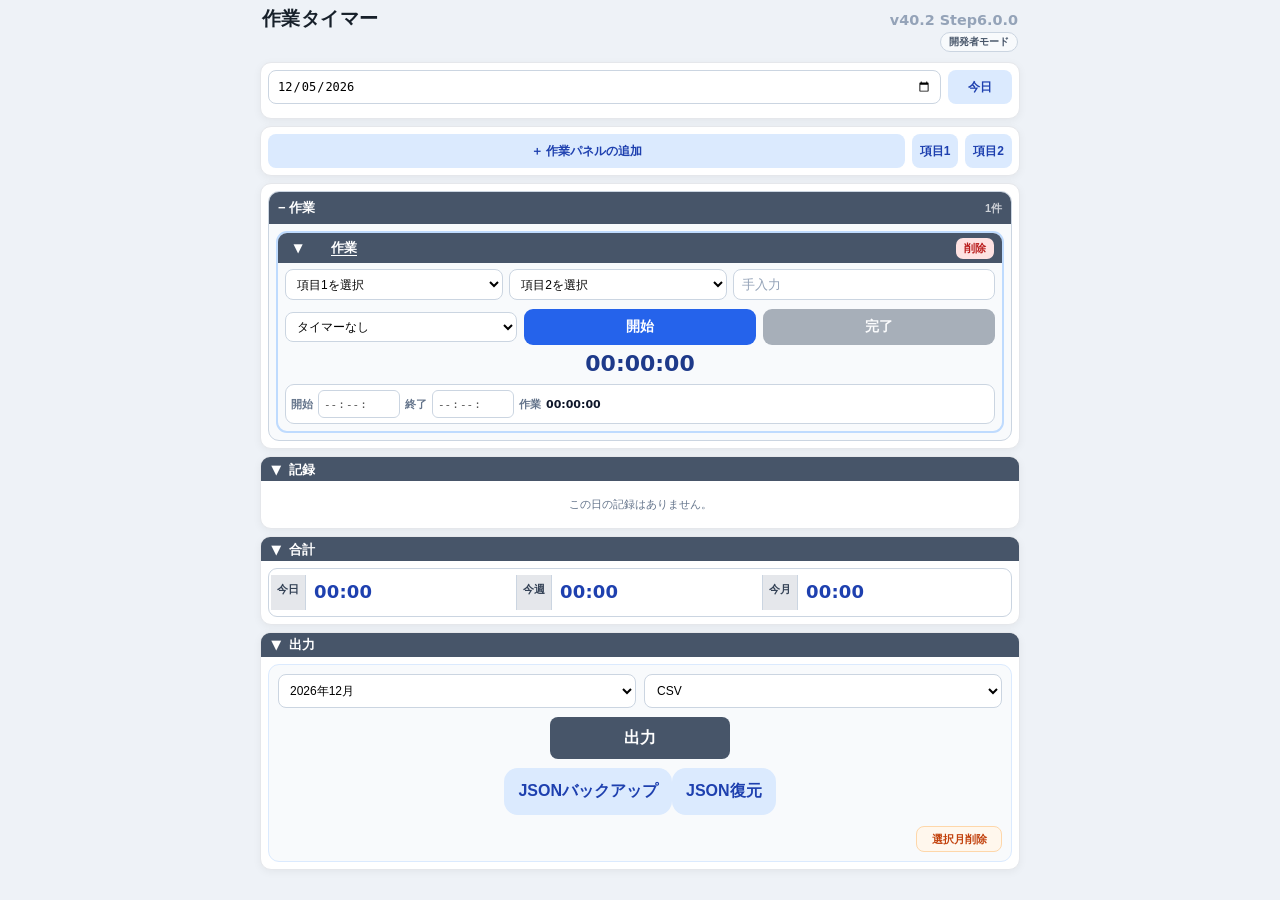
==== index.html @ b696f2f5 "## v40.2 Step7.0.0B - Navigation Timing APIとResource Timing APIを利用したページ読込計測を追加。 - HTMLのDNS、接続、応答待ち、受" ====
<!--
==================================================
作業タイマー
Version : v40.2 Step6.0.0
Base    : v38.5 step1 actual
Date    : 2026-07-05

Changes
- 表示変更のみ
- 記録日の文字削除
- 項目管理アイコン削除
- 見出し色・出力ボタン色変更
==================================================
-->
<!doctype html>
<html lang="ja">
<head>
  <meta charset="utf-8" />
  <meta name="viewport" content="width=device-width, initial-scale=1, viewport-fit=cover" />
  <title>作業タイマー</title>
  <link rel="stylesheet" href="style.css?v=40.2-step7-0-0b">
</head>
<body>
  <header>
    <div class="title-row">
      <h1>作業タイマー</h1>
      <div class="version-block"><div class="app-version">v40.2 Step6.0.0</div><button id="developerModeBtn" class="developer-mode-toggle" type="button" aria-pressed="false">開発者モード</button><div id="deviceIdDisplay" class="device-id-display developer-only">D: </div></div>
    </div>
    <div class="sub">開始・終了時刻はパネル内で手入力修正できます。修正内容は一覧とCSVにも反映されます。</div>
  </header>

  <main>
    <section class="card">
      <div class="date-row">
        <input id="dateFilter" type="date" />
        <button class="secondary" id="todayBtn">今日</button>
      </div>
    </section>

    <section class="card action-panel">
      <div class="top-actions">
        <button class="secondary add-work-panel-btn" id="addPanelBtn">＋ 作業パネルの追加</button>
        <button class="secondary item-manage-btn" id="openItem1DialogBtn">項目1</button>
        <button class="secondary item-manage-btn" id="openItem2DialogBtn">項目2</button>
      </div>
    </section>

    <section class="card">
      <div class="panel-list" id="panelList"></div>
    </section>

    <section class="card section-card-blue collapsible-section" data-section-card="logs">
      <h2 class="section-title collapsible-section-title" data-toggle-section="logs"><span class="section-toggle-mark" id="logsToggleMark">▼</span><span>記録</span></h2>
      <div id="logsSectionBody" class="collapsible-section-body"><div id="logs"></div></div>
    </section>

    <section class="card section-card-blue collapsible-section" data-section-card="summary">
      <h2 class="section-title collapsible-section-title" data-toggle-section="summary"><span class="section-toggle-mark" id="summaryToggleMark">▼</span><span>合計</span></h2>
      <div id="summarySectionBody" class="collapsible-section-body"><div id="summary"></div></div>
    </section>

    <section class="card section-card-blue collapsible-section" data-section-card="export">
      <h2 class="section-title collapsible-section-title" data-toggle-section="export"><span class="section-toggle-mark" id="exportToggleMark">▼</span><span>出力</span></h2>
      <div id="exportSectionBody" class="collapsible-section-body"><div class="export-panel">
        <div class="export-select-row">
          <select id="monthFilter"></select>
          <select id="exportFormat">
            <option value="csv">CSV</option>
            <option value="excel">Excel</option>
          </select>
        </div>
        <div class="export-button-row">
          <button class="export-main" id="monthCsvBtn">出力</button>
        </div>
        <div class="export-button-row">
          <button class="secondary" id="jsonExportBtn">JSONバックアップ</button>
          <button class="secondary" id="jsonImportBtn">JSON復元</button>
          <input id="jsonImportFile" type="file" accept="application/json,.json" hidden>
        </div>
        <div class="delete-row">
          <button class="delete-subtle" id="clearMonthBtn">選択月削除</button>
        </div>
      </div></div>
    </section>
    <section id="developerPanel" class="card developer-panel developer-only" aria-hidden="true">
      <h2 class="section-title">開発者情報</h2>
      <div class="developer-grid">
        <div><span>アプリ</span><strong id="developerAppVersion"></strong></div>
        <div><span>データ形式</span><strong id="developerDataVersion"></strong></div>
        <div><span>Device ID</span><strong id="developerDeviceId"></strong></div>
        <div><span>記録件数</span><strong id="developerLogCount"></strong></div>
        <div><span>作業パネル数</span><strong id="developerPanelCount"></strong></div>
        <div><span>保存キー</span><strong id="developerStorageKey"></strong></div>
        <div><span>コンバーター</span><strong id="developerConverterVersion"></strong></div>
        <div><span>最終変換</span><strong id="developerMigrationStatus"></strong></div>
      </div>
      <div class="developer-actions">
        <button id="copyDeveloperInfoBtn" class="secondary" type="button">開発情報をコピー</button>
      </div>
      <div id="developerStatus" class="developer-status" aria-live="polite"></div>
    </section>
  </main>

  <dialog id="itemDialog">
    <div class="dialog-body">
      <div class="dialog-title" id="itemDialogTitle">プルダウン項目管理</div>
      <div class="item-manage-section">
        <div class="item-manage-heading">項目1を追加</div>
        <div class="stack">
          <input id="newItemName" placeholder="項目1 例：メルマガ運営" />
          <input id="newItemKana" placeholder="ふりがな 例：めるまがうんえい" />
          <div class="row">
            <button id="addItemBtn">項目1を追加</button>
            <button class="ghost" id="closeDialogBtnItem1">閉じる</button>
          </div>
        </div>
      </div>
      <div class="item-manage-section">
        <div class="item-manage-heading">項目2を追加</div>
        <div class="stack">
          <input id="newItem2Name" placeholder="項目2 例：原稿、配信、確認" />
          <input id="newItem2Kana" placeholder="ふりがな 例：げんこう" />
          <div class="row">
            <button id="addItem2Btn">項目2を追加</button>
            <button class="ghost" id="closeDialogBtn">閉じる</button>
          </div>
        </div>
      </div>
      <div id="itemManageList"></div>
    </div>
  </dialog>


  <dialog id="logEditDialog">
    <div class="dialog-body">
      <div class="dialog-title">記録を編集</div>
      <div class="stack">
        <label class="field-label" for="editLogTitle">見出し</label>
        <input id="editLogTitle" placeholder="例：作業、Slack対応" />

        <label class="field-label" for="editLogItemId">項目1</label>
        <select id="editLogItemId"></select>

        <label class="field-label" for="editLogItem2Id">項目2</label>
        <select id="editLogItem2Id"></select>

        <label class="field-label" for="editLogCustomName">手入力</label>
        <input id="editLogCustomName" placeholder="例：第38回、原稿修正" />

        <label class="field-label" for="editLogStart">開始時間</label>
        <input id="editLogStart" type="datetime-local" />

        <label class="field-label" for="editLogEnd">終了時間</label>
        <input id="editLogEnd" type="datetime-local" />

        <div class="row dialog-actions">
          <button id="saveLogEditBtn">保存</button>
          <button class="ghost" id="cancelLogEditBtn">キャンセル</button>
        </div>
      </div>
    </div>
  </dialog>

  <script src="js/version.js?v=40.2-step7-0-0b"></script>
  <script src="js/constants.js?v=40.2-step7-0-0b"></script>
  <script src="js/utils.js?v=40.2-step7-0-0b"></script>
  <script src="js/storage.js?v=40.2-step7-0-0b"></script>
  <script src="js/items.js?v=40.2-step7-0-0b"></script>
  <script src="js/render.js?v=40.2-step7-0-0b"></script>
  <script src="js/timer.js?v=40.2-step7-0-0b"></script>
  <script src="js/panel.js?v=40.2-step7-0-0b"></script>
  <script src="js/logs.js?v=40.2-step7-0-0b"></script>
  <script src="js/app.js?v=40.2-step7-0-0b"></script>
</html>
---- style.css ----
/* Timer App style.css v40.2 Step3.4 */

:root {
      --bg: #f6f7f9;
      --card: #ffffff;
      --text: #17202a;
      --muted: #6b7280;
      --line: #e5e7eb;
      --primary: #2563eb;
      --primary-dark: #1d4ed8;
      --danger: #dc2626;
      --green: #16a34a;
      --shadow: 0 8px 24px rgba(0,0,0,.08);
      --radius: 18px;
    }
    * { box-sizing: border-box; }
    body {
      margin: 0;
      font-family: system-ui, -apple-system, BlinkMacSystemFont, "Segoe UI", sans-serif;
      background: var(--bg);
      color: var(--text);
      padding: env(safe-area-inset-top) 14px env(safe-area-inset-bottom);
    }
    header, main { max-width: 760px; margin: 0 auto; }
    header { padding: 18px 4px 8px; }
    h1 { margin: 0; font-size: 28px; letter-spacing: .02em; }
    .sub { color: var(--muted); font-size: 14px; margin-top: 4px; }
    .card {
      background: var(--card);
      border: 1px solid var(--line);
      border-radius: var(--radius);
      box-shadow: var(--shadow);
      padding: 14px;
      margin: 12px 0;
    }
    .row { display: flex; gap: 10px; align-items: center; }
    .stack { display: grid; gap: 10px; }
    input, select {
      width: 100%;
      font-size: 16px;
      padding: 13px 12px;
      border: 1px solid var(--line);
      border-radius: 14px;
      background: #fff;
    }
    input[type="time"] { font-variant-numeric: tabular-nums; }
    button {
      border: 0;
      border-radius: 14px;
      padding: 13px 14px;
      font-size: 16px;
      font-weight: 700;
      background: var(--primary);
      color: white;
      cursor: pointer;
      touch-action: manipulation;
      white-space: nowrap;
    }
    button:disabled { opacity: .45; cursor: not-allowed; }
    button:active { transform: scale(.99); }
    button.secondary { background: #eef2ff; color: var(--primary-dark); }
    button.danger { background: #fee2e2; color: var(--danger); }
    button.green { background: var(--green); color: white; }
    button.ghost { background: #f3f4f6; color: #374151; }
    button.plus {
      width: 52px;
      height: 52px;
      border-radius: 50%;
      font-size: 26px;
      line-height: 1;
      padding: 0;
    }
    .panel-list { display: grid; gap: 12px; }
    .timer-panel {
      border: 1px solid var(--line);
      border-radius: 18px;
      padding: 14px;
      background: #fff;
    }
    .panel-head {
      display: flex;
      justify-content: space-between;
      align-items: center;
      gap: 10px;
      margin-bottom: 10px;
    }
    .panel-title { font-weight: 900; font-size: 18px; }
    .elapsed {
      font-size: 34px;
      font-weight: 900;
      font-variant-numeric: tabular-nums;
      text-align: center;
      margin: 16px 0;
    }
    .time-edit {
      display: grid;
      grid-template-columns: 1fr 1fr;
      gap: 10px;
      margin: 10px 0;
    }
    .time-box {
      background: #f9fafb;
      border: 1px solid var(--line);
      border-radius: 14px;
      padding: 10px;
    }
    .time-box label {
      display: block;
      color: var(--muted);
      font-size: 13px;
      font-weight: 700;
      margin-margin:8px 8px 4px auto;
    }
    .small { font-size: 13px; color: var(--muted); }
    .actions { display: flex; gap: 8px; flex-wrap: wrap; }
    .section-title { font-size: 18px; margin: 0 0 10px; }
    table { width: 100%; border-collapse: collapse; font-size: 14px; }
    th, td {
      border-bottom: 1px solid var(--line);
      padding: 9px 4px;
      text-align: left;
      vertical-align: top;
    }
    th { color: var(--muted); font-weight: 700; }
    .right { text-align: right; }
    .empty { color: var(--muted); text-align: center; padding: 18px 4px; }
    .toolbar { display: flex; gap: 8px; flex-wrap: wrap; margin-top: 10px; }
    .inline-add {
      margin-top: 10px;
      padding: 12px;
      border: 1px dashed var(--line);
      border-radius: 16px;
      background: #fafafa;
    }
    .item-card {
      border: 1px solid var(--line);
      border-radius: 16px;
      padding: 12px;
      display: grid;
      gap: 8px;
      margin-top: 10px;
      background: #fff;
    }
    .item-name { font-weight: 800; }
    .item-kana { color: var(--muted); font-size: 13px; }
    dialog {
      border: 0;
      border-radius: 20px;
      padding: 0;
      width: min(94vw, 560px);
      box-shadow: 0 20px 60px rgba(0,0,0,.25);
    }
    dialog::backdrop { background: rgba(0,0,0,.35); }
    .dialog-body { padding: 16px; }
    .dialog-title { font-size: 20px; font-weight: 900; margin-bottom: 12px; }
    @media (max-width: 420px) {
      h1 { font-size: 24px; }
      .row { align-items: stretch; }
      .elapsed { font-size: 32px; }
      .time-edit { grid-template-columns: 1fr; }
      table { font-size: 13px; }
      .actions button { flex: 1; }
    }

  
    /* final compact work layout v5 */
    body {
      background: #eef2f7;
      padding: env(safe-area-inset-top) 7px env(safe-area-inset-bottom);
    }
    header {
      padding: 7px 2px 3px;
    }
    h1 {
      font-size: 19px;
      line-height: 1.2;
    }
    .sub {
      display: none;
    }
    .card {
      padding: 7px;
      margin: 7px 0;
      border-radius: 11px;
      box-shadow: 0 2px 8px rgba(0,0,0,.05);
    }
    .panel-list {
      gap: 7px;
    }
    .timer-panel {
      padding: 7px;
      border-radius: 11px;
      border: 2px solid #bfdbfe;
      background: #f8fafc;
    }
    .panel-head {
      background: #1e40af;
      color: #fff;
      margin: -7px -7px 6px;
      padding: 3px 8px;
      border-radius: 9px 9px 0 0;
      min-height: 24px;
    }
    .panel-title {
      font-size: 13px;
      line-height: 1.2;
      color: #fff;
    }
    .panel-head .small {
      display: none;
    }
    .panel-head .danger {
      padding: 3px 7px;
      font-size: 11px;
      border-radius: 7px;
    }
    select, input {
      font-size: 13px;
      padding: 7px 8px;
      border-radius: 8px;
      border: 1px solid #cbd5e1;
    }
    details.inline-add {
      margin: 0 0 6px;
      padding: 0;
      border: 0;
      background: transparent;
    }
    details.inline-add summary {
      list-style: none;
      cursor: pointer;
      display: inline-block;
      background: #e0f2fe;
      color: #0369a1;
      padding: 5px 8px;
      border-radius: 8px;
      font-size: 12px;
      font-weight: 700;
    }
    details.inline-add summary::-webkit-details-marker {
      display: none;
    }
    .inline-add-body {
      margin-top: 5px;
      padding: 7px;
      border-radius: 9px;
      background: #fff;
      border: 1px dashed #93c5fd;
    }
    .main-actions {
      display: grid;
      grid-template-columns: 1fr 1fr;
      gap: 7px;
      margin-top: 7px;
    }
    .main-actions button {
      font-size: 15px;
      padding: 10px 8px;
      border-radius: 9px;
    }
    button.start-btn {
      background: #2563eb;
      color: #fff;
    }
    button.end-btn {
      background: #dc2626;
      color: #fff;
    }
    .elapsed {
      font-size: 22px;
      margin: 7px 0;
      color: #1e3a8a;
      line-height: 1.1;
    }
    .time-edit {
      display: grid;
      grid-template-columns: 1fr 1fr;
      gap: 6px;
      margin: 6px 0 0;
    }
    .time-box {
      background: #fff;
      border: 1px solid #cbd5e1;
      border-radius: 9px;
      padding: 5px;
    }
    .time-box label {
      font-size: 10px;
      color: #334155;
      margin-bottom: 3px;
      font-weight: 700;
    }
    .time-box input {
      padding: 6px 5px;
      font-size: 12px;
      border-color: #e2e8f0;
    }
    .toolbar {
      gap: 5px;
      margin-top: 6px;
    }
    button.plus {
      width: 34px;
      height: 34px;
      font-size: 20px;
      background: #1e40af;
      border-radius: 50%;
    }
    #openItemDialogBtn {
      font-size: 11px;
      padding: 6px 8px;
      border-radius: 8px;
    }
    button.secondary {
      background: #dbeafe;
      color: #1e40af;
    }
    button.danger {
      background: #fee2e2;
      color: #b91c1c;
    }
    .section-title {
      font-size: 14px;
      margin-bottom: 5px;
      color: #1e40af;
    }
    table {
      font-size: 11px;
    }
    th {
      color: #1e40af;
      background: #eff6ff;
    }
    th, td {
      padding: 5px 3px;
    }
    .empty {
      padding: 9px 3px;
      font-size: 11px;
      color: #64748b;
    }
    .item-card {
      padding: 7px;
      gap: 5px;
      margin-top: 6px;
      border-radius: 9px;
    }
    .dialog-body {
      padding: 9px;
    }
    .dialog-title {
      font-size: 15px;
      margin-bottom: 7px;
    }
    .stack {
      gap: 5px;
    }
    .row {
      gap: 5px;
    }
    @media (max-width: 420px) {
      .time-edit {
        grid-template-columns: 1fr 1fr;
      }
      .actions button {
        flex: initial;
      }
      table {
        font-size: 11px;
      }
    }

  
    /* monthly export controls */
    #monthFilter {
      max-width: 140px;
      font-size: 12px;
      padding: 6px 7px;
    }
    #monthCsvBtn, #clearMonthBtn {
      font-size: 11px;
      padding: 6px 8px;
      border-radius: 8px;
    }

  
    /* safer monthly delete layout */
    .month-toolbar {
      display: flex;
      align-items: center;
      width: 100%;
    }
    .month-delete {
      margin-left: auto;
    }

  
    /* dropdown and item manager compact v8 */
    select {
      font-size: 12px;
      padding: 5px 7px;
      min-height: 30px;
    }
    select option {
      font-size: 12px;
      padding: 2px 4px;
    }
    #itemDialog {
      width: min(96vw, 520px);
    }
    #itemDialog .dialog-body {
      padding: 7px;
    }
    #itemDialog .dialog-title {
      font-size: 13px;
      margin-bottom: 5px;
    }
    #itemDialog input {
      font-size: 12px;
      padding: 6px 7px;
      border-radius: 7px;
    }
    #itemDialog button {
      font-size: 11px;
      padding: 5px 7px;
      border-radius: 7px;
    }
    #addItemBtn,
    #closeDialogBtn {
      font-size: 11px;
      padding: 5px 7px;
    }
    .item-card {
      display: grid;
      grid-template-columns: 1fr auto;
      align-items: center;
      gap: 5px;
      padding: 5px 6px;
      margin-top: 4px;
      border-radius: 7px;
      min-height: 30px;
    }
    .item-line {
      display: flex;
      align-items: baseline;
      gap: 6px;
      min-width: 0;
      white-space: nowrap;
      overflow: hidden;
    }
    .item-name {
      font-size: 12px;
      font-weight: 700;
      overflow: hidden;
      text-overflow: ellipsis;
    }
    .item-kana {
      font-size: 10px;
      color: #64748b;
      overflow: hidden;
      text-overflow: ellipsis;
    }
    .item-actions {
      display: flex;
      gap: 4px;
      flex-shrink: 0;
    }
    .mini-btn {
      font-size: 10px !important;
      padding: 4px 6px !important;
      border-radius: 6px !important;
      line-height: 1.1;
    }
    #itemManageList .empty {
      padding: 6px 2px;
      font-size: 11px;
    }
    .inline-add-body input {
      font-size: 12px;
      padding: 6px 7px;
    }
    .inline-add-body button {
      font-size: 11px;
      padding: 6px 7px;
    }

  
    /* timer-first layout v9 */
    .bottom-add {
      margin-top: 7px !important;
      margin-bottom: 5px !important;
    }
    .timer-panel > select[data-select-panel] {
      margin-top: 0;
    }
    .main-actions {
      margin-top: 0;
    }
    .elapsed {
      margin: 7px 0 6px;
    }

  
    /* record and export separated v16 */
    .date-row {
      display: grid;
      grid-template-columns: 1fr 64px;
      gap: 7px;
      align-items: center;
      margin-bottom: 7px;
    }
    .date-row input {
      width: 100%;
      height: 34px;
      font-size: 12px;
      padding: 6px 8px;
      border-radius: 8px;
    }
    .date-row button {
      height: 34px;
      font-size: 12px;
      padding: 6px 8px;
      border-radius: 8px;
    }
    .export-panel {
      display: grid;
      gap: 8px;
      padding: 8px;
      border: 1px solid #dbeafe;
      border-radius: 10px;
      background: #f8fafc;
    }
    .export-select-row {
      display: grid;
      grid-template-columns: 1fr 1fr;
      gap: 8px;
    }
    .export-select-row select {
      width: 100%;
      max-width: none;
      min-width: 0;
      height: 34px;
      font-size: 12px;
      padding: 6px 8px;
      border-radius: 8px;
      border: 1px solid #cbd5e1;
      background: #fff;
    }
    .export-main {
      width: 100%;
      max-width: 220px;
      justify-self: center;
      height: 38px;
      background: #2563eb;
      color: #fff;
      font-size: 14px;
      font-weight: 800;
      padding: 8px 10px;
      border-radius: 9px;
    }
    .delete-row {
      display: flex;
      justify-content: center;
      gap: 8px;
      padding-top: 2px;
    }
    .delete-subtle {
      background: #fff7ed;
      color: #c2410c;
      border: 1px solid #fed7aa;
      font-size: 11px;
      font-weight: 700;
      padding: 6px 10px;
      border-radius: 999px;
      min-width: 86px;
      width: auto;
      height: auto;
      line-height: 1.1;
    }
    .delete-subtle:active {
      transform: scale(.98);
    }

  
/* v17 layout tweaks */
.export-select-row{
  display:grid;
  grid-template-columns:1fr 1fr !important;
}
.export-select-row select{
  width:100%;
  min-width:0;
}
.export-main{
  font-size:16px !important;
  font-weight:700;
  min-height:42px;
}
.record-actions{
  display:flex;
  justify-content:flex-end;
  margin:4px 0 8px;
}
.delete-row{
  justify-content:flex-end;
}


/* v18 panel delete and balanced export */
.panel-delete-btn {
  font-size: 11px !important;
  padding: 3px 8px !important;
  border-radius: 7px !important;
  background: #fee2e2 !important;
  color: #b91c1c !important;
}

.export-panel {
  display: grid;
  gap: 9px;
  padding: 9px;
  border: 1px solid #dbeafe;
  border-radius: 11px;
  background: #f8fafc;
}

.export-select-row {
  display: grid;
  grid-template-columns: minmax(0, 1fr) minmax(0, 1fr) !important;
  gap: 8px;
  width: 100%;
}

.export-select-row select {
  width: 100% !important;
  max-width: none !important;
  min-width: 0 !important;
  height: 34px;
  font-size: 12px;
  padding: 6px 8px;
  border-radius: 8px;
  border: 1px solid #cbd5e1;
  background: #fff;
}

.export-button-row {
  display: flex;
  justify-content: center;
}

.export-main {
  width: min(100%, 180px) !important;
  height: 40px;
  background: #2563eb;
  color: #fff;
  font-size: 16px !important;
  font-weight: 800;
  padding: 8px 12px;
  border-radius: 10px;
}

.delete-row {
  display: flex;
  justify-content: flex-end;
  gap: 8px;
}

.delete-subtle {
  background: #fff7ed;
  color: #c2410c;
  border: 1px solid #fed7aa;
  font-size: 11px;
  font-weight: 700;
  padding: 6px 10px;
  border-radius: 999px;
  min-width: 86px;
  width: auto;
  height: auto;
  line-height: 1.1;
}

.record-actions {
  display: none !important;
}


/* v23 version display */
.title-row {
  display: flex;
  align-items: baseline;
  justify-content: space-between;
  gap: 8px;
  width: 100%;
}
.app-version {
  font-size: 10px;
  font-weight: 600;
  color: #94a3b8;
  line-height: 1.2;
  letter-spacing: 0;
  margin-left: auto;
  white-space: nowrap;
}


/* v24: panel inline item add removed */
.timer-panel > select[data-select-panel] {
  margin-top: 6px;
}


/* v25: time-only panel inputs and manual item name */
.item-input-row {
  display: grid;
  grid-template-columns: minmax(0, 1fr) minmax(0, 1fr);
  gap: 6px;
  margin-top: 6px;
}
.item-input-row select,
.item-input-row input {
  width: 100%;
  min-width: 0;
}
.item-free-name::placeholder {
  color: #94a3b8;
}
@media (max-width: 360px) {
  .item-input-row {
    grid-template-columns: 1fr;
  }
}


/* v27: panel-as-one-log layout */
.timer-panel.completed {
  border-color: #cbd5e1;
  background: #f1f5f9;
}
.timer-panel.completed .panel-head {
  background: #64748b;
}
.done-summary {
  display: grid;
  grid-template-columns: 1fr 1fr 1fr;
  gap: 6px;
  margin-top: 6px;
}
.done-box {
  background: #fff;
  border: 1px solid #cbd5e1;
  border-radius: 9px;
  padding: 6px 5px;
  text-align: center;
}
.done-label {
  display: block;
  font-size: 10px;
  color: #64748b;
  font-weight: 700;
  margin-bottom: 2px;
}
.done-value {
  font-size: 12px;
  font-weight: 800;
  color: #0f172a;
}
@media (max-width: 360px) {
  .done-summary { grid-template-columns: 1fr; }
}


/* v29: total only summary */
.total-summary {
  text-align: center;
  font-size: 22px;
  font-weight: 900;
  color: #1e40af;
  padding: 8px 4px;
  font-variant-numeric: tabular-nums;
}


/* v30: compact summary and editable time line */
.period-summary {
  display: flex;
  justify-content: center;
  align-items: center;
  gap: 8px;
  flex-wrap: nowrap;
  white-space: nowrap;
  overflow-x: auto;
  font-size: 12px;
  font-weight: 800;
  color: #1e40af;
  padding: 6px 2px;
  font-variant-numeric: tabular-nums;
}
.period-summary span {
  display: inline-block;
}

/* v32: two-line total summary */
.period-summary.two-line {
  display: grid;
  gap: 4px;
  justify-content: stretch;
  text-align: left;
  white-space: normal;
  overflow-x: visible;
  font-size: 13px;
  padding: 6px 4px;
}
.period-summary.two-line .summary-row {
  display: grid;
  grid-template-columns: 72px 1fr;
  gap: 8px;
  align-items: center;
}
.period-summary.two-line .summary-label {
  color: #64748b;
  font-weight: 800;
}
.period-summary.two-line .summary-value {
  color: #1e40af;
  font-weight: 900;
  font-variant-numeric: tabular-nums;
}
.work-time-line {
  display: flex;
  align-items: center;
  gap: 5px;
  flex-wrap: nowrap;
  white-space: nowrap;
  overflow-x: auto;
  margin-top: 6px;
  padding: 5px;
  background: #fff;
  border: 1px solid #cbd5e1;
  border-radius: 9px;
  font-size: 11px;
  font-weight: 800;
  color: #334155;
}
.work-time-line input[type="time"] {
  width: 82px;
  min-width: 82px;
  height: 28px;
  padding: 3px 4px;
  font-size: 11px;
  border-radius: 6px;
  font-variant-numeric: tabular-nums;
}
.work-time-label {
  color: #64748b;
  font-weight: 800;
}
.work-duration {
  color: #0f172a;
  font-weight: 900;
}
.timer-panel.completed .item-input-row select,
.timer-panel.completed .item-input-row input {
  background: #fff;
}


/* v33: blue section headers and one-line period summary */
.section-card-blue {
  padding-top: 7px;
}
.section-card-blue .section-title {
  background: #1e40af;
  color: #fff;
  margin: -7px -7px 7px;
  padding: 4px 8px;
  border-radius: 9px 9px 0 0;
  min-height: 24px;
  font-size: 13px;
  line-height: 1.2;
  display: flex;
  align-items: center;
}
.period-summary.one-line {
  display: flex;
  justify-content: center;
  align-items: center;
  gap: 10px;
  flex-wrap: nowrap;
  white-space: nowrap;
  overflow-x: auto;
  font-size: 12px;
  font-weight: 900;
  color: #1e40af;
  padding: 7px 2px;
  font-variant-numeric: tabular-nums;
}
.period-summary.one-line span {
  display: inline-block;
}


/* v35: summary cells and record action buttons */
.period-summary.cell-line {
  display: grid;
  grid-template-columns: auto minmax(0, 1fr) auto minmax(0, 1fr) auto minmax(0, 1fr);
  gap: 0;
  align-items: stretch;
  overflow-x: auto;
  white-space: nowrap;
  border: 1px solid #cbd5e1;
  border-radius: 9px;
  background: #fff;
  font-size: 11px;
  font-weight: 900;
  font-variant-numeric: tabular-nums;
}
.summary-cell-label {
  background: #e5e7eb;
  color: #334155;
  padding: 7px 6px;
  border-right: 1px solid #cbd5e1;
}
.summary-cell-value {
  background: #fff;
  color: #1e40af;
  padding: 7px 8px;
  border-right: 1px solid #cbd5e1;
  min-width: 74px;
  font-size: 18px;
  line-height: 1.15;
  letter-spacing: 0.2px;
}
.summary-cell-value:last-child {
  border-right: 0;
}
.log-action-cell {
  text-align: center;
  white-space: nowrap;
}
.log-icon-btn {
  width: 28px;
  height: 28px;
  min-width: 28px;
  padding: 0 !important;
  border-radius: 8px !important;
  font-size: 14px !important;
  line-height: 1 !important;
  display: inline-flex;
  align-items: center;
  justify-content: center;
}
.log-icon-btn.locked {
  background: #e5e7eb !important;
  color: #64748b !important;
}
.log-icon-btn.delete-log {
  background: #fee2e2 !important;
  color: #b91c1c !important;
}
.log-icon-btn.edit-log {
  background: #e0f2fe !important;
  color: #0369a1 !important;
  margin-right: 3px;
}

@media (max-width: 420px) {
  .period-summary.cell-line {
    font-size: 10px;
  }
  .summary-cell-label {
    padding: 6px 5px;
  }
  .summary-cell-value {
    padding: 6px 6px;
    min-width: 68px;
    font-size: 16px;
  }
}


/* v36: panel spacing and separate numbering */
.item-input-row {
  margin-bottom: 9px;
}
.work-time-line {
  margin-top: 8px;
}



/* v37.2: dark gray headers and completed-panel folding */
.panel-head,
.section-card-blue .section-title {
  background: #1F2937 !important;
  color: #fff !important;
}
.timer-panel.completed .panel-head {
  background: #475569 !important;
  color: #fff !important;
}
.timer-panel.completed.collapsed {
  background: #f1f5f9;
}
.timer-panel.completed .panel-head[data-toggle-completed] {
  cursor: pointer;
}
.timer-panel.completed.collapsed .panel-head {
  margin-bottom: -1px;
  border-radius: 9px;
}
.completed-toggle-hint {
  font-size: 10px;
  opacity: .85;
  margin-left: 6px;
}


/* v37.3: group-level collapse headers */
.panel-group-head {
  display: flex;
  align-items: center;
  justify-content: space-between;
  gap: 8px;
  background: #1f2937;
  color: #fff;
  border-radius: 9px;
  padding: 6px 9px;
  font-size: 13px;
  font-weight: 900;
  cursor: pointer;
  user-select: none;
  min-height: 30px;
}
.panel-group-head.completed {
  background: #475569;
}
.panel-group-count {
  font-size: 11px;
  font-weight: 700;
  color: #e5e7eb;
}
.panel-group-head + .timer-panel {
  margin-top: 0;
}


/* v38: complete button for reusable item cards */
.main-actions.three-actions {
  grid-template-columns: 1fr 1fr 1fr;
}
button.complete-btn {
  background: #475569;
  color: #fff;
}
button.complete-btn:disabled {
  opacity: .45;
}
@media (max-width: 360px) {
  .main-actions.three-actions {
    grid-template-columns: 1fr 1fr;
  }
  .main-actions.three-actions .complete-btn {
    grid-column: 1 / -1;
  }
}


/* v38.2: top action buttons */
.action-panel {
  padding: 7px;
}
.top-actions {
  display: grid;
  grid-template-columns: minmax(0, 1fr) auto auto;
  gap: 7px;
  align-items: center;
}
.add-work-panel-btn,
.item-manage-btn {
  height: 34px;
  font-size: 12px !important;
  padding: 6px 8px !important;
  border-radius: 8px !important;
  font-weight: 800;
}
.item-manage-btn {
  white-space: nowrap;
}
@media (max-width: 360px) {
  .top-actions {
    grid-template-columns: 1fr;
  }
  .add-work-panel-btn,
  .item-manage-btn {
    width: 100%;
  }
}


/* v38.3: work / template / completed groups */
.panel-group {
  border: 1px solid #cbd5e1;
  border-radius: 11px;
  background: #f8fafc;
  overflow: hidden;
}
.panel-group + .panel-group {
  margin-top: 8px;
}
.panel-group-head {
  display: flex;
  align-items: center;
  justify-content: space-between;
  gap: 8px;
  width: 100%;
  background: #1f2937;
  color: #fff;
  border: 0;
  border-radius: 0;
  padding: 7px 9px;
  font-size: 13px;
  font-weight: 900;
  text-align: left;
}
.panel-group-head.completed-group-head {
  background: #475569;
}
.panel-group-count {
  font-size: 11px;
  font-weight: 700;
  opacity: .85;
}
.panel-group-body {
  display: grid;
  gap: 7px;
  padding: 7px;
}
.panel-group-empty {
  color: #64748b;
  font-size: 11px;
  text-align: center;
  padding: 9px 3px;
}
.template-panel {
  border-color: #cbd5e1;
}
.template-panel .panel-head {
  background: #1f2937;
}


/* v38.4: start / stop / complete buttons in one row */
.main-actions {
  display: grid !important;
  grid-template-columns: 1fr 1fr 1fr !important;
  gap: 7px !important;
}
.main-actions button {
  width: 100%;
  min-width: 0;
  font-size: 14px !important;
  padding: 9px 6px !important;
}
@media (max-width: 360px) {
  .main-actions {
    grid-template-columns: 1fr 1fr 1fr !important;
  }
  .main-actions button {
    font-size: 13px !important;
    padding: 8px 4px !important;
  }
}


/* v38.6: display-only changes */
.panel-head,
.panel-group-head,
.section-card-blue .section-title {
  background: #475569 !important;
  color: #fff !important;
}

.timer-panel.completed .panel-head,
.panel-group-head.completed,
.panel-group-head.completed-group-head {
  background: #94A3B8 !important;
  color: #fff !important;
}

.export-main {
  background: #475569 !important;
  color: #fff !important;
}

.date-row {
  margin-top: 0;
}


/* v39.5 Step2.1.3: inline panel title editing */
.panel-title-clickable {
  cursor: text;
  text-decoration: underline;
  text-underline-offset: 3px;
}
.panel-head-clickable {
  cursor: pointer;
}
.panel-title-editor {
  margin: 10px 0 12px;
  padding: 12px;
  border: 1px solid var(--line);
  border-radius: 12px;
  background: #f8fafc;
}
.panel-title-editor input {
  width: 100%;
  box-sizing: border-box;
  margin-top: 6px;
}
.title-editor-actions {
  display: flex;
  justify-content: flex-end;
  margin-top: 10px;
}
.title-editor-actions button {
  min-width: 96px;
}

/* v38.9: individual work panel collapse */
.panel-head {
  gap: 6px;
}
.panel-toggle-btn {
  display: flex;
  align-items: center;
  gap: 6px;
  flex: 1;
  min-width: 0;
  padding: 0;
  border: 0;
  border-radius: 0;
  background: transparent !important;
  color: inherit !important;
  text-align: left;
  font-size: inherit;
  font-weight: inherit;
}
.panel-toggle-btn:active {
  transform: none;
}
.panel-toggle-mark {
  flex: 0 0 auto;
  font-size: 12px;
  line-height: 1;
}
.panel-toggle-btn .panel-title {
  min-width: 0;
  overflow: hidden;
  text-overflow: ellipsis;
  white-space: nowrap;
}
.panel-toggle-btn .small {
  flex: 0 0 auto;
  margin-left: auto;
}
.timer-panel.collapsed .panel-head {
  margin-bottom: -1px;
  border-radius: 9px;
}
.panel-body {
  display: block;
}


/* v39.1.1: record edit dialog */
.field-label {
  font-size: 13px;
  font-weight: 800;
  color: #475569;
  margin-bottom: -6px;
}
.dialog-actions button {
  flex: 1;
}
#logEditDialog input[type="datetime-local"] {
  font-variant-numeric: tabular-nums;
}

/* v39.5 Step1: item2 management */
.item-manage-section {
  border-top: 1px solid #e5e7eb;
  padding-top: 8px;
  margin-top: 8px;
}
.item-manage-section:first-of-type {
  border-top: 0;
  padding-top: 0;
  margin-top: 0;
}
.item-manage-heading {
  font-size: 12px;
  font-weight: 800;
  color: #475569;
  margin: 4px 0 6px;
}


/* v39.5 Step2.1.1: header area toggles, title text edits */
.panel-head.panel-head-clickable {
  display: flex;
  align-items: center;
  gap: 6px;
}
.panel-head.panel-head-clickable .panel-title {
  min-width: 0;
  overflow: hidden;
  text-overflow: ellipsis;
  white-space: nowrap;
}
.panel-head.panel-head-clickable .small {
  flex: 0 0 auto;
  margin-left: auto;
}
.panel-title-clickable:active {
  opacity: .75;
}


/* v39.5 Step2.1.3: inline title input */
.panel-title-inline-input {
  min-width: 120px;
  max-width: min(60vw, 420px);
  font-weight: 900;
  font-size: 18px;
  padding: 4px 8px;
  border: 1px solid var(--line);
  border-radius: 8px;
  background: #ffffff;
}

/* v39.5 Step2.2: 作業パネル正式入力 項目1＋項目2＋手入力 */
.item-input-row.panel-formal-inputs {
  grid-template-columns: minmax(0, 1fr) minmax(0, 1fr) minmax(0, 1.2fr);
}
@media (max-width: 520px) {
  .item-input-row.panel-formal-inputs {
    grid-template-columns: 1fr;
  }
}


/* v39.8: record / summary / export section folding */
.collapsible-section-title {
  cursor: pointer;
  user-select: none;
  gap: 6px;
}
.section-toggle-mark {
  display: inline-block;
  width: 1.1em;
  text-align: center;
  font-weight: 900;
}
.collapsible-section.collapsed .collapsible-section-body {
  display: none;
}
.collapsible-section.collapsed .section-title {
  margin-bottom: -1px;
  border-radius: 9px;
}


/* v39.9: larger total numbers */


/* v40.0 Step1 timer controls */
.timer-action-row {
  display: grid;
  grid-template-columns: minmax(110px, 1fr) auto auto;
  gap: 8px;
  align-items: center;
}
.timer-select {
  min-width: 110px;
}
@media (max-width: 420px) {
  .timer-action-row {
    grid-template-columns: 1fr 1fr 1fr;
  }
}


/* v40.1 Step1.1: Device ID display */
.device-id-display {
  position: static;
  display:block;
  text-align:right;
  margin:8px 8px 4px auto;
    font-size: 11px;
  line-height: 1.2;
  color: #64748b;
  background: rgba(255, 255, 255, 0.75);
  padding: 2px 5px;
  border-radius: 6px;
  pointer-events: none;
}

.version-block{display:flex;flex-direction:column;align-items:flex-end}
.version-block .app-version{font-size:.9rem;color:#94a3b8}
.version-block .device-id-display{margin:2px 0 0 0;font-size:10px;color:#94a3b8;position:static}

/* v40.2 Step3.2: work panel title left aligned */
.panel-head.panel-head-clickable {
  justify-content: flex-start !important;
}
.panel-head.panel-head-clickable .panel-title {
  flex: 1 1 auto;
  text-align: left !important;
}
.panel-head.panel-head-clickable .panel-title-inline-input {
  flex: 1 1 auto;
}
.panel-head.panel-head-clickable .panel-delete-btn {
  margin-left: auto;
}



.panel-title{margin-left:10px;display:inline-block;}


/* v40.2 Step3.4: expand/collapse triangle hit area */
.panel-head.panel-head-clickable .panel-toggle-mark {
  width: 34px;
  min-width: 34px;
  height: 34px;
  margin: -5px 0 -5px -5px;
  display: inline-flex;
  align-items: center;
  justify-content: center;
  flex: 0 0 34px;
  cursor: pointer;
  user-select: none;
  touch-action: manipulation;
  border-radius: 8px;
}
.panel-head.panel-head-clickable .panel-toggle-mark:active {
  background: rgba(255, 255, 255, 0.16);
}

/* v40.2 Step4.2.4: developer mode */
.developer-only { display: none !important; }
body.developer-mode-enabled .developer-only { display: block !important; }
body.developer-mode-enabled .device-id-display.developer-only { display: block !important; }
.developer-mode-toggle {
  margin-top: 3px;
  border: 1px solid #cbd5e1;
  background: #f8fafc;
  color: #475569;
  border-radius: 999px;
  padding: 3px 8px;
  font-size: 10px;
  line-height: 1.2;
  cursor: pointer;
}
.developer-mode-toggle[aria-pressed="true"] {
  background: #334155;
  color: #fff;
  border-color: #334155;
}
.developer-panel {
  border: 1px dashed #64748b;
  background: #f8fafc;
}
.developer-grid {
  display: grid;
  grid-template-columns: repeat(2, minmax(0, 1fr));
  gap: 8px;
}
.developer-grid > div {
  padding: 8px;
  border-radius: 8px;
  background: #fff;
  border: 1px solid #e2e8f0;
  min-width: 0;
}
.developer-grid span {
  display: block;
  font-size: 11px;
  color: #64748b;
  margin-bottom: 3px;
}
.developer-grid strong {
  display: block;
  font-size: 12px;
  word-break: break-all;
}
.developer-actions { margin-top: 10px; }
.developer-status { min-height: 1.2em; margin-top: 6px; font-size: 12px; color: #475569; }
.log-developer-details {
  margin-top: 5px;
  font-size: 10px;
  line-height: 1.4;
  color: #64748b;
  word-break: break-all;
}
@media (max-width: 520px) {
  .developer-grid { grid-template-columns: 1fr; }
}
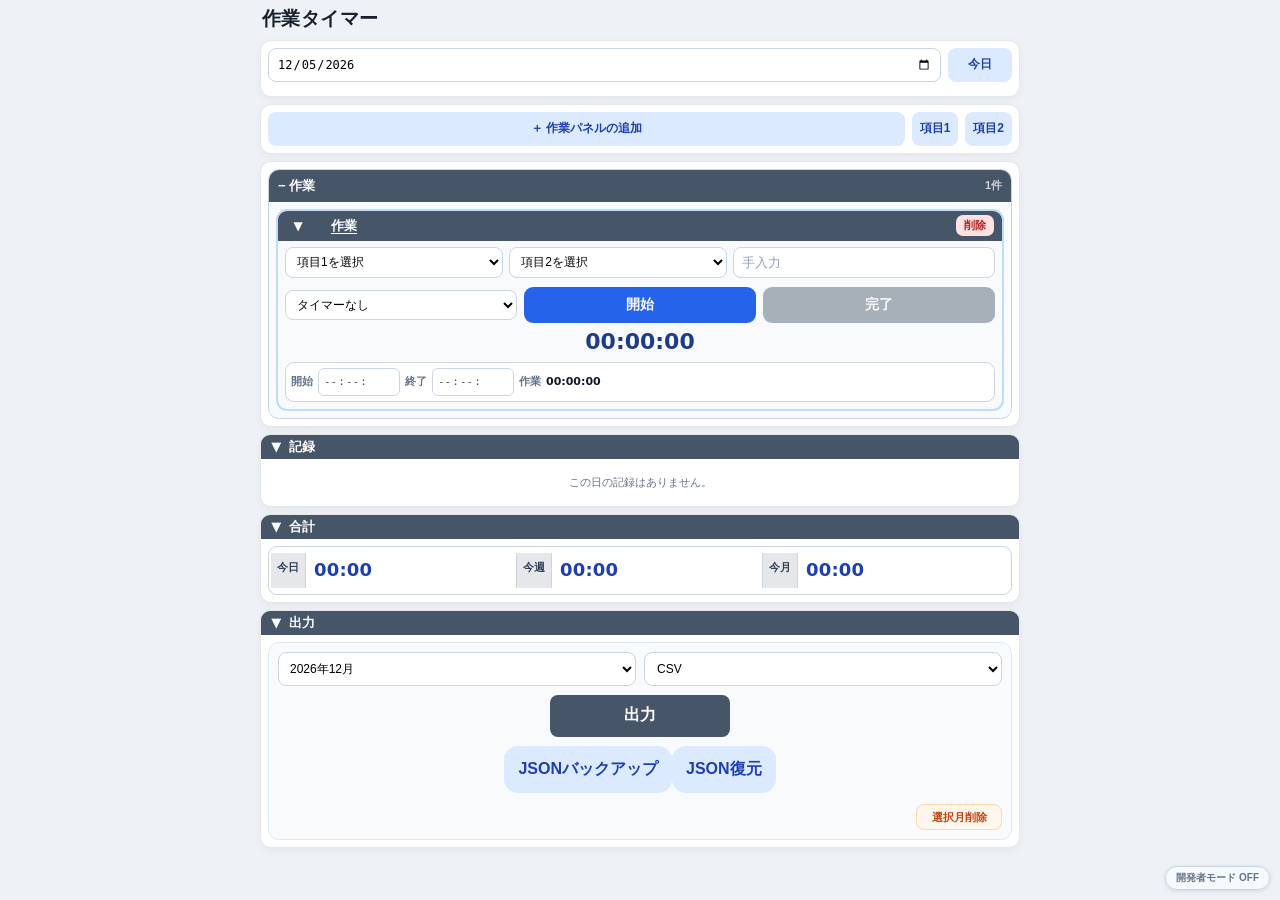
==== commit f57b07f8: "v40.2 Step7.0.0C - 開発者モードのON／OFFボタンを画面右下の固定位置へ移動。 - OFF時のボタン表記を「開発者モード OFF」、ON時を「開発者モード ON」に統一。 - ヘッ" ====
--- a/index.html
+++ b/index.html
@@ -1,7 +1,7 @@
 <!--
 ==================================================
 作業タイマー
-Version : v40.2 Step6.0.0
+Version : v40.2 Step7.0.0C
 Base    : v38.5 step1 actual
 Date    : 2026-07-05
 
@@ -18,13 +18,13 @@
   <meta charset="utf-8" />
   <meta name="viewport" content="width=device-width, initial-scale=1, viewport-fit=cover" />
   <title>作業タイマー</title>
-  <link rel="stylesheet" href="style.css?v=40.2-step7-0-0b">
+  <link rel="stylesheet" href="style.css?v=40.2-step7-0-0c">
 </head>
 <body>
   <header>
     <div class="title-row">
       <h1>作業タイマー</h1>
-      <div class="version-block"><div class="app-version">v40.2 Step6.0.0</div><button id="developerModeBtn" class="developer-mode-toggle" type="button" aria-pressed="false">開発者モード</button><div id="deviceIdDisplay" class="device-id-display developer-only">D: </div></div>
+
     </div>
     <div class="sub">開始・終了時刻はパネル内で手入力修正できます。修正内容は一覧とCSVにも反映されます。</div>
   </header>
@@ -101,6 +101,8 @@
     </section>
   </main>
 
+  <button id="developerModeBtn" class="developer-mode-toggle developer-mode-toggle-fixed" type="button" aria-pressed="false">開発者モード OFF</button>
+
   <dialog id="itemDialog">
     <div class="dialog-body">
       <div class="dialog-title" id="itemDialogTitle">プルダウン項目管理</div>
@@ -161,14 +163,14 @@
     </div>
   </dialog>
 
-  <script src="js/version.js?v=40.2-step7-0-0b"></script>
-  <script src="js/constants.js?v=40.2-step7-0-0b"></script>
-  <script src="js/utils.js?v=40.2-step7-0-0b"></script>
-  <script src="js/storage.js?v=40.2-step7-0-0b"></script>
-  <script src="js/items.js?v=40.2-step7-0-0b"></script>
-  <script src="js/render.js?v=40.2-step7-0-0b"></script>
-  <script src="js/timer.js?v=40.2-step7-0-0b"></script>
-  <script src="js/panel.js?v=40.2-step7-0-0b"></script>
-  <script src="js/logs.js?v=40.2-step7-0-0b"></script>
-  <script src="js/app.js?v=40.2-step7-0-0b"></script>
+  <script src="js/version.js?v=40.2-step7-0-0c"></script>
+  <script src="js/constants.js?v=40.2-step7-0-0c"></script>
+  <script src="js/utils.js?v=40.2-step7-0-0c"></script>
+  <script src="js/storage.js?v=40.2-step7-0-0c"></script>
+  <script src="js/items.js?v=40.2-step7-0-0c"></script>
+  <script src="js/render.js?v=40.2-step7-0-0c"></script>
+  <script src="js/timer.js?v=40.2-step7-0-0c"></script>
+  <script src="js/panel.js?v=40.2-step7-0-0c"></script>
+  <script src="js/logs.js?v=40.2-step7-0-0c"></script>
+  <script src="js/app.js?v=40.2-step7-0-0c"></script>
 </html>
--- a/style.css
+++ b/style.css
@@ -1454,15 +1454,21 @@
 body.developer-mode-enabled .developer-only { display: block !important; }
 body.developer-mode-enabled .device-id-display.developer-only { display: block !important; }
 .developer-mode-toggle {
-  margin-top: 3px;
   border: 1px solid #cbd5e1;
-  background: #f8fafc;
-  color: #475569;
+  background: rgba(248, 250, 252, 0.94);
+  color: #64748b;
   border-radius: 999px;
-  padding: 3px 8px;
+  padding: 5px 10px;
   font-size: 10px;
   line-height: 1.2;
   cursor: pointer;
+}
+.developer-mode-toggle-fixed {
+  position: fixed;
+  right: max(10px, env(safe-area-inset-right));
+  bottom: max(10px, env(safe-area-inset-bottom));
+  z-index: 1000;
+  box-shadow: 0 1px 4px rgba(15, 23, 42, 0.12);
 }
 .developer-mode-toggle[aria-pressed="true"] {
   background: #334155;
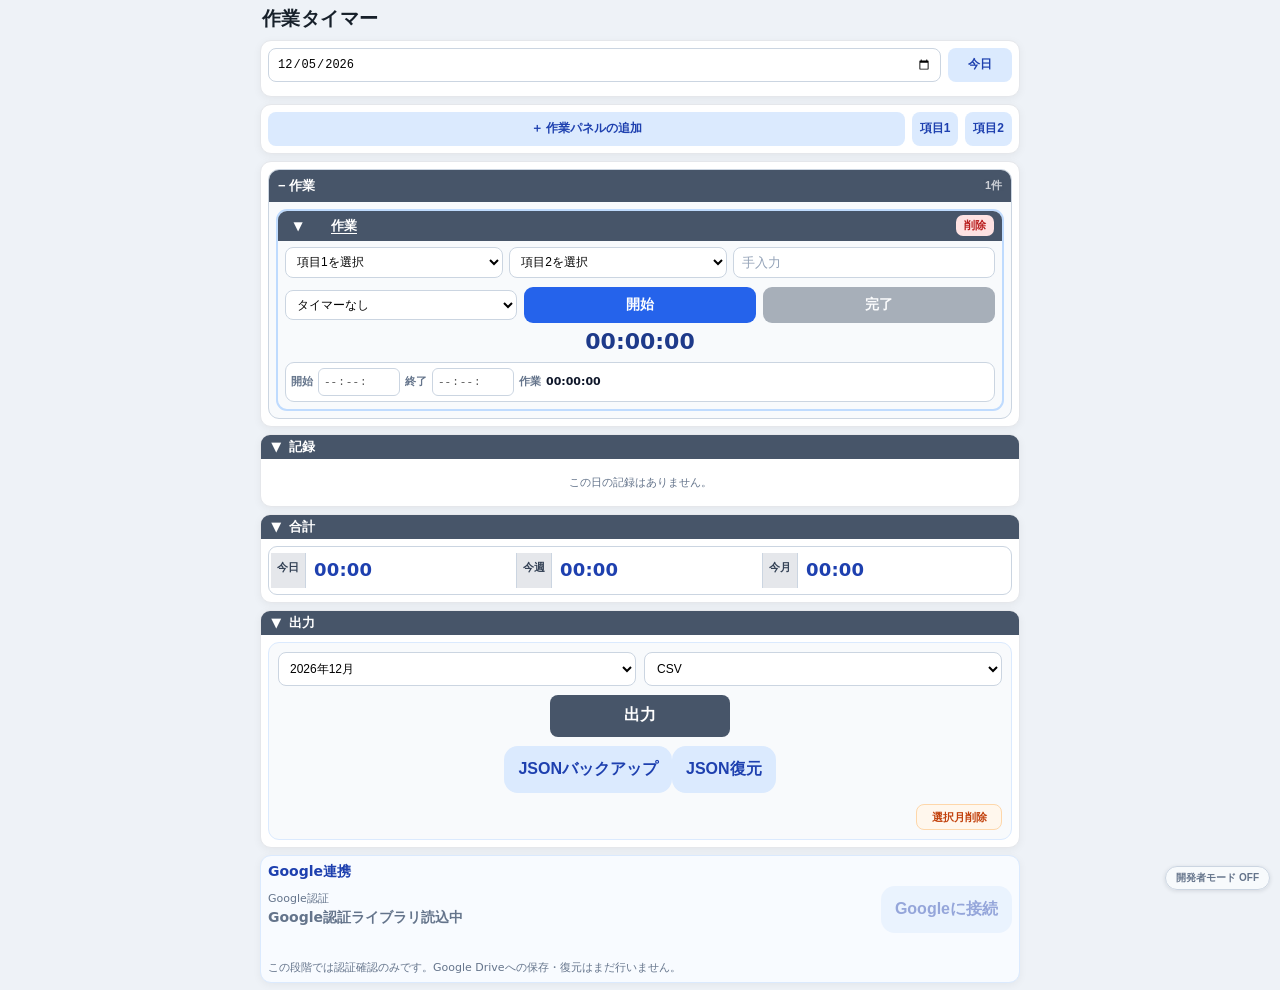
==== commit cbacd958: "v40.2 Step7.0.1 - 2026-07-27 - Google Identity Servicesを利用する`js/google-auth.js`を追加。 - Google Drive用の" ====
--- a/index.html
+++ b/index.html
@@ -1,7 +1,7 @@
 <!--
 ==================================================
 作業タイマー
-Version : v40.2 Step7.0.0C
+Version : v40.2 Step7.0.1
 Base    : v38.5 step1 actual
 Date    : 2026-07-05
 
@@ -18,7 +18,7 @@
   <meta charset="utf-8" />
   <meta name="viewport" content="width=device-width, initial-scale=1, viewport-fit=cover" />
   <title>作業タイマー</title>
-  <link rel="stylesheet" href="style.css?v=40.2-step7-0-0c">
+  <link rel="stylesheet" href="style.css?v=40.2-step7-0-1">
 </head>
 <body>
   <header>
@@ -82,6 +82,23 @@
         </div>
       </div></div>
     </section>
+
+    <section class="card google-auth-panel">
+      <h2 class="section-title">Google連携</h2>
+      <div class="google-auth-row">
+        <div>
+          <div class="google-auth-label">Google認証</div>
+          <div id="googleAuthStatus" class="google-auth-status" data-connected="false">初期化待ち</div>
+        </div>
+        <div class="google-auth-actions">
+          <button id="googleConnectBtn" class="secondary" type="button" disabled>Googleに接続</button>
+          <button id="googleDisconnectBtn" class="ghost" type="button" hidden>接続解除</button>
+        </div>
+      </div>
+      <div id="googleAuthMessage" class="google-auth-message" aria-live="polite"></div>
+      <div class="google-auth-note">この段階では認証確認のみです。Google Driveへの保存・復元はまだ行いません。</div>
+    </section>
+
     <section id="developerPanel" class="card developer-panel developer-only" aria-hidden="true">
       <h2 class="section-title">開発者情報</h2>
       <div class="developer-grid">
@@ -93,6 +110,8 @@
         <div><span>保存キー</span><strong id="developerStorageKey"></strong></div>
         <div><span>コンバーター</span><strong id="developerConverterVersion"></strong></div>
         <div><span>最終変換</span><strong id="developerMigrationStatus"></strong></div>
+        <div><span>Google認証</span><strong id="developerGoogleStatus"></strong></div>
+        <div><span>Google認証時間</span><strong id="developerGoogleAuthTime"></strong></div>
       </div>
       <div class="developer-actions">
         <button id="copyDeveloperInfoBtn" class="secondary" type="button">開発情報をコピー</button>
@@ -163,14 +182,16 @@
     </div>
   </dialog>
 
-  <script src="js/version.js?v=40.2-step7-0-0c"></script>
-  <script src="js/constants.js?v=40.2-step7-0-0c"></script>
-  <script src="js/utils.js?v=40.2-step7-0-0c"></script>
-  <script src="js/storage.js?v=40.2-step7-0-0c"></script>
-  <script src="js/items.js?v=40.2-step7-0-0c"></script>
-  <script src="js/render.js?v=40.2-step7-0-0c"></script>
-  <script src="js/timer.js?v=40.2-step7-0-0c"></script>
-  <script src="js/panel.js?v=40.2-step7-0-0c"></script>
-  <script src="js/logs.js?v=40.2-step7-0-0c"></script>
-  <script src="js/app.js?v=40.2-step7-0-0c"></script>
+  <script src="js/version.js?v=40.2-step7-0-1"></script>
+  <script src="js/constants.js?v=40.2-step7-0-1"></script>
+  <script src="js/utils.js?v=40.2-step7-0-1"></script>
+  <script src="js/storage.js?v=40.2-step7-0-1"></script>
+  <script src="js/items.js?v=40.2-step7-0-1"></script>
+  <script src="js/render.js?v=40.2-step7-0-1"></script>
+  <script src="js/timer.js?v=40.2-step7-0-1"></script>
+  <script src="js/panel.js?v=40.2-step7-0-1"></script>
+  <script src="js/logs.js?v=40.2-step7-0-1"></script>
+  <script src="https://accounts.google.com/gsi/client" async defer></script>
+  <script src="js/google-auth.js?v=40.2-step7-0-1"></script>
+  <script src="js/app.js?v=40.2-step7-0-1"></script>
 </html>
--- a/style.css
+++ b/style.css
@@ -1514,3 +1514,47 @@
 @media (max-width: 520px) {
   .developer-grid { grid-template-columns: 1fr; }
 }
+
+/* v40.2 Step7.0.1: Google authentication */
+.google-auth-panel {
+  border: 1px solid #dbeafe;
+  background: #f8fbff;
+}
+.google-auth-row {
+  display: flex;
+  align-items: center;
+  justify-content: space-between;
+  gap: 12px;
+}
+.google-auth-label {
+  font-size: 11px;
+  color: #64748b;
+  margin-bottom: 3px;
+}
+.google-auth-status {
+  font-size: 14px;
+  font-weight: 700;
+  color: #64748b;
+}
+.google-auth-status[data-connected="true"] { color: #166534; }
+.google-auth-actions {
+  display: flex;
+  gap: 8px;
+  flex-wrap: wrap;
+  justify-content: flex-end;
+}
+.google-auth-message {
+  min-height: 1.2em;
+  margin-top: 8px;
+  font-size: 12px;
+  color: #b91c1c;
+}
+.google-auth-note {
+  margin-top: 5px;
+  font-size: 11px;
+  color: #64748b;
+}
+@media (max-width: 520px) {
+  .google-auth-row { align-items: flex-start; flex-direction: column; }
+  .google-auth-actions { width: 100%; justify-content: flex-start; }
+}
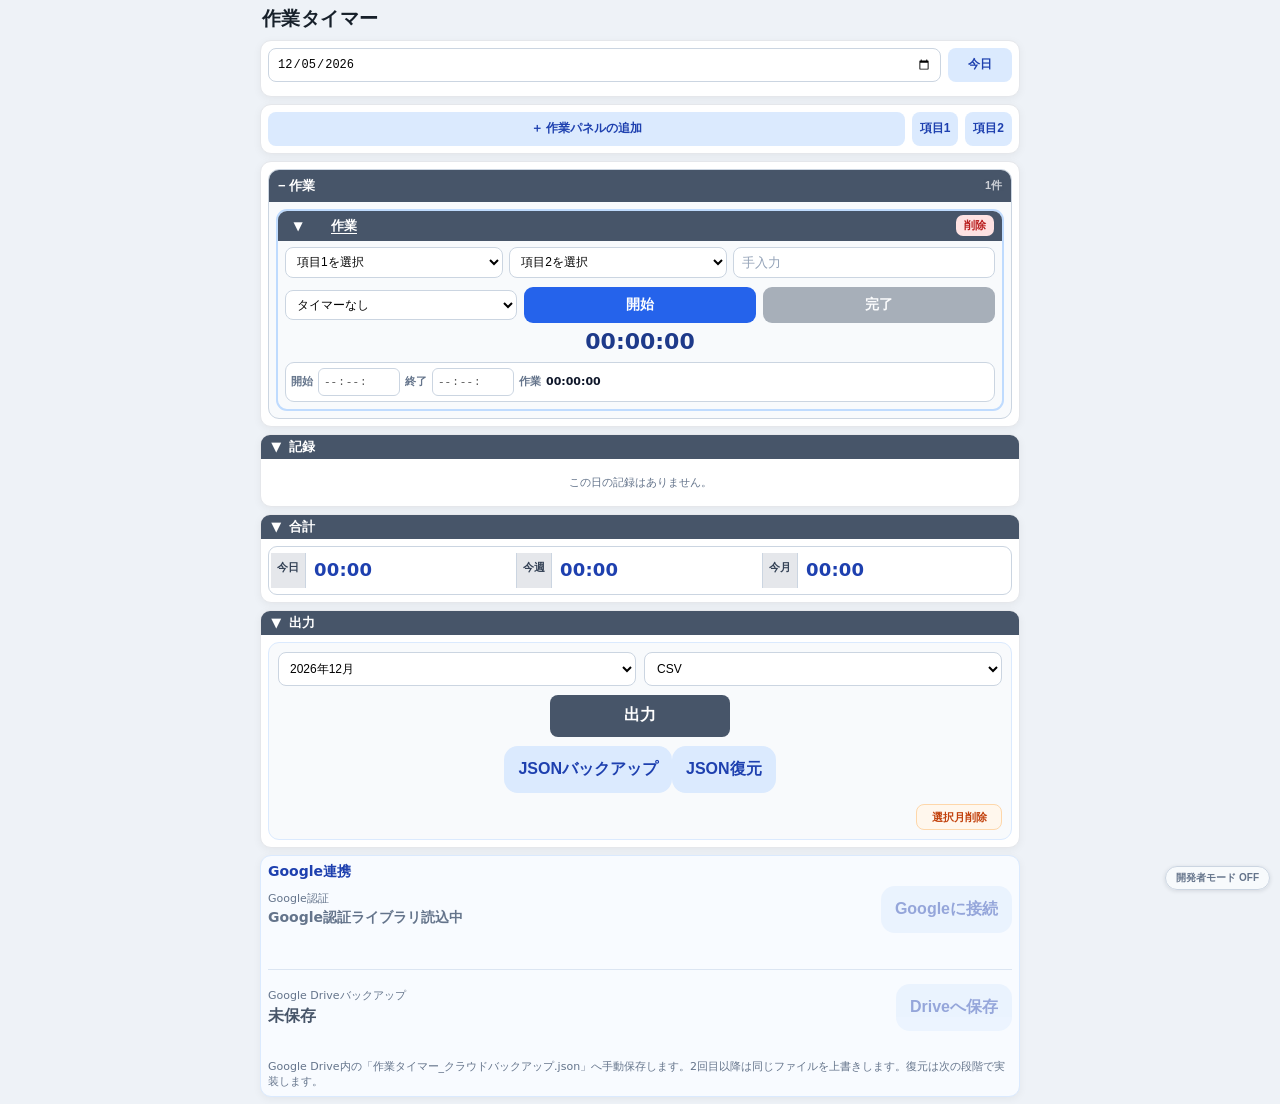
==== commit 5c5873d9: "v40.2 Step7.0.2 - Google Driveへの手動JSONバックアップ保存を追加。 - Google Drive内の固定ファイル「作業タイマー_クラウドバックアップ.json」へ保存" ====
--- a/index.html
+++ b/index.html
@@ -1,7 +1,7 @@
 <!--
 ==================================================
 作業タイマー
-Version : v40.2 Step7.0.1
+Version : v40.2 Step7.0.2
 Base    : v38.5 step1 actual
 Date    : 2026-07-05
 
@@ -18,7 +18,7 @@
   <meta charset="utf-8" />
   <meta name="viewport" content="width=device-width, initial-scale=1, viewport-fit=cover" />
   <title>作業タイマー</title>
-  <link rel="stylesheet" href="style.css?v=40.2-step7-0-1">
+  <link rel="stylesheet" href="style.css?v=40.2-step7-0-2">
 </head>
 <body>
   <header>
@@ -96,7 +96,15 @@
         </div>
       </div>
       <div id="googleAuthMessage" class="google-auth-message" aria-live="polite"></div>
-      <div class="google-auth-note">この段階では認証確認のみです。Google Driveへの保存・復元はまだ行いません。</div>
+      <div class="google-drive-row">
+        <div>
+          <div class="google-auth-label">Google Driveバックアップ</div>
+          <div id="googleDriveStatus" class="google-drive-status">未保存</div>
+        </div>
+        <button id="googleDriveSaveBtn" class="secondary" type="button" disabled>Driveへ保存</button>
+      </div>
+      <div id="googleDriveMessage" class="google-auth-message" aria-live="polite"></div>
+      <div class="google-auth-note">Google Drive内の「作業タイマー_クラウドバックアップ.json」へ手動保存します。2回目以降は同じファイルを上書きします。復元は次の段階で実装します。</div>
     </section>
 
     <section id="developerPanel" class="card developer-panel developer-only" aria-hidden="true">
@@ -112,6 +120,8 @@
         <div><span>最終変換</span><strong id="developerMigrationStatus"></strong></div>
         <div><span>Google認証</span><strong id="developerGoogleStatus"></strong></div>
         <div><span>Google認証時間</span><strong id="developerGoogleAuthTime"></strong></div>
+        <div><span>Drive保存</span><strong id="developerGoogleDriveStatus"></strong></div>
+        <div><span>Drive保存時間</span><strong id="developerGoogleDriveTime"></strong></div>
       </div>
       <div class="developer-actions">
         <button id="copyDeveloperInfoBtn" class="secondary" type="button">開発情報をコピー</button>
@@ -182,16 +192,17 @@
     </div>
   </dialog>
 
-  <script src="js/version.js?v=40.2-step7-0-1"></script>
-  <script src="js/constants.js?v=40.2-step7-0-1"></script>
-  <script src="js/utils.js?v=40.2-step7-0-1"></script>
-  <script src="js/storage.js?v=40.2-step7-0-1"></script>
-  <script src="js/items.js?v=40.2-step7-0-1"></script>
-  <script src="js/render.js?v=40.2-step7-0-1"></script>
-  <script src="js/timer.js?v=40.2-step7-0-1"></script>
-  <script src="js/panel.js?v=40.2-step7-0-1"></script>
-  <script src="js/logs.js?v=40.2-step7-0-1"></script>
+  <script src="js/version.js?v=40.2-step7-0-2"></script>
+  <script src="js/constants.js?v=40.2-step7-0-2"></script>
+  <script src="js/utils.js?v=40.2-step7-0-2"></script>
+  <script src="js/storage.js?v=40.2-step7-0-2"></script>
+  <script src="js/items.js?v=40.2-step7-0-2"></script>
+  <script src="js/render.js?v=40.2-step7-0-2"></script>
+  <script src="js/timer.js?v=40.2-step7-0-2"></script>
+  <script src="js/panel.js?v=40.2-step7-0-2"></script>
+  <script src="js/logs.js?v=40.2-step7-0-2"></script>
   <script src="https://accounts.google.com/gsi/client" async defer></script>
-  <script src="js/google-auth.js?v=40.2-step7-0-1"></script>
-  <script src="js/app.js?v=40.2-step7-0-1"></script>
+  <script src="js/google-auth.js?v=40.2-step7-0-2"></script>
+  <script src="js/google-drive.js?v=40.2-step7-0-2"></script>
+  <script src="js/app.js?v=40.2-step7-0-2"></script>
 </html>
--- a/style.css
+++ b/style.css
@@ -1558,3 +1558,26 @@
   .google-auth-row { align-items: flex-start; flex-direction: column; }
   .google-auth-actions { width: 100%; justify-content: flex-start; }
 }
+
+
+/* v40.2 Step7.0.2: Google Drive manual backup */
+.google-drive-row {
+  display: flex;
+  align-items: center;
+  justify-content: space-between;
+  gap: 12px;
+  margin-top: 14px;
+  padding-top: 14px;
+  border-top: 1px solid #dbe5f2;
+}
+.google-drive-status {
+  margin-top: 2px;
+  font-weight: 700;
+  color: #475569;
+}
+.google-drive-status[data-state="saving"] { color: #1d4ed8; }
+.google-drive-status[data-state="success"] { color: #166534; }
+.google-drive-status[data-state="error"] { color: #b91c1c; }
+@media (max-width: 640px) {
+  .google-drive-row { align-items: flex-start; flex-direction: column; }
+}
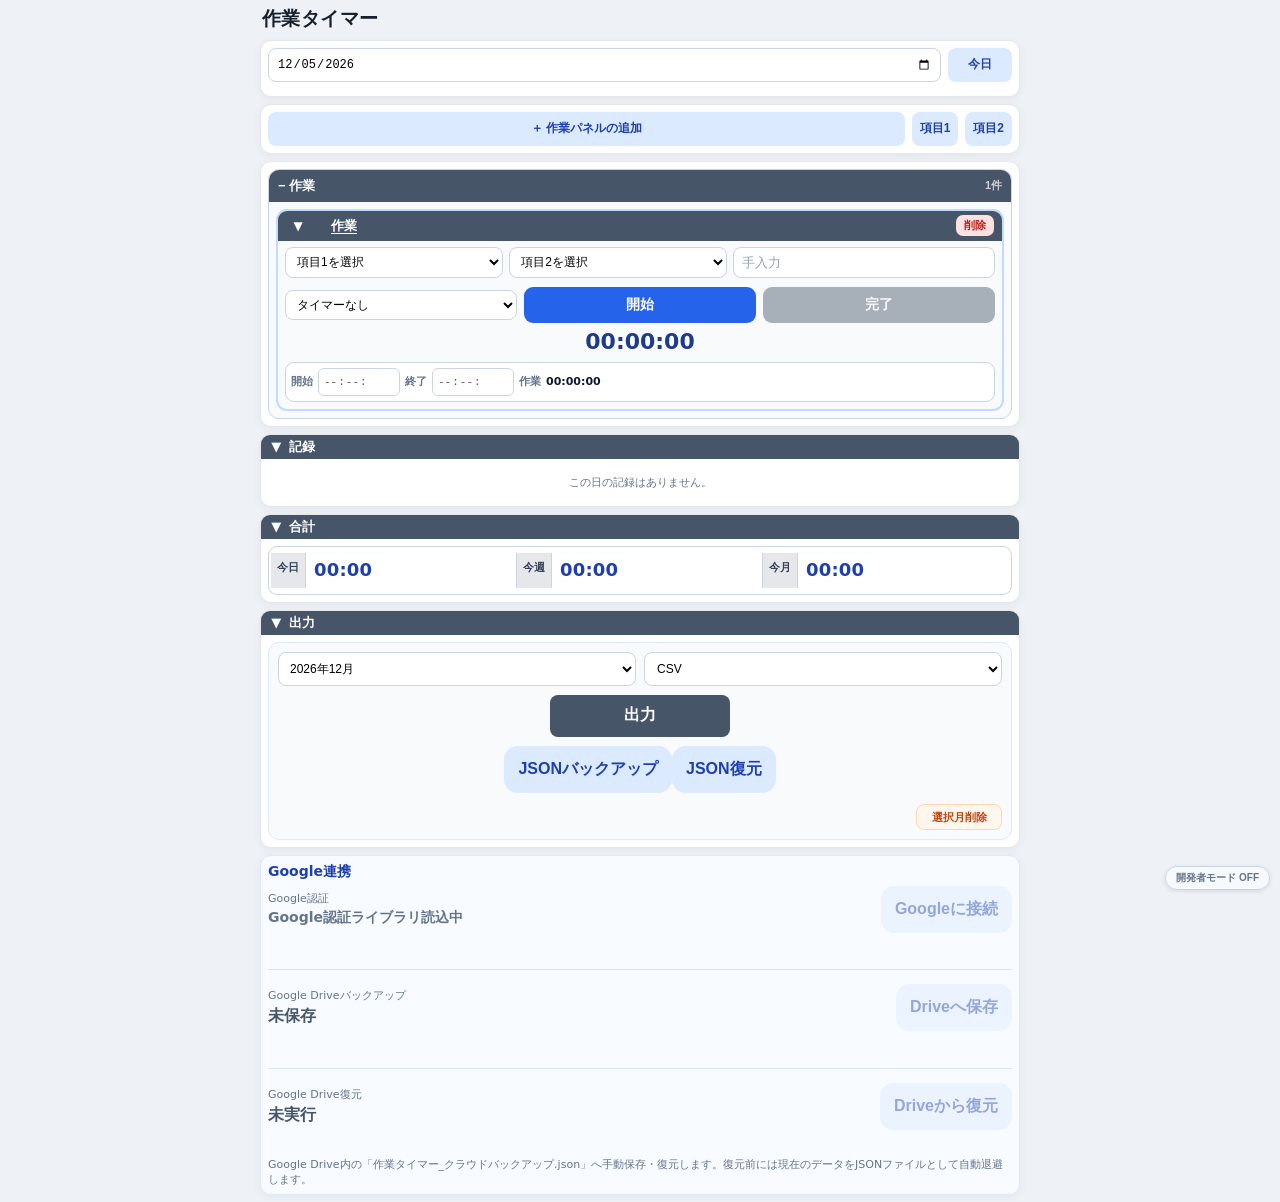
==== commit c7b46419: "## v40.2 Step7.0.3 - Google Drive内の固定バックアップから手動復元する「Driveから復元」を追加。 - 復元前にバックアップ日時・データ形式・記録件数・作業パネル件数" ====
--- a/index.html
+++ b/index.html
@@ -18,7 +18,7 @@
   <meta charset="utf-8" />
   <meta name="viewport" content="width=device-width, initial-scale=1, viewport-fit=cover" />
   <title>作業タイマー</title>
-  <link rel="stylesheet" href="style.css?v=40.2-step7-0-2">
+  <link rel="stylesheet" href="style.css?v=40.2-step7-0-3">
 </head>
 <body>
   <header>
@@ -104,7 +104,15 @@
         <button id="googleDriveSaveBtn" class="secondary" type="button" disabled>Driveへ保存</button>
       </div>
       <div id="googleDriveMessage" class="google-auth-message" aria-live="polite"></div>
-      <div class="google-auth-note">Google Drive内の「作業タイマー_クラウドバックアップ.json」へ手動保存します。2回目以降は同じファイルを上書きします。復元は次の段階で実装します。</div>
+      <div class="google-drive-row">
+        <div>
+          <div class="google-auth-label">Google Drive復元</div>
+          <div id="googleDriveRestoreStatus" class="google-drive-status">未実行</div>
+        </div>
+        <button id="googleDriveRestoreBtn" class="secondary" type="button" disabled>Driveから復元</button>
+      </div>
+      <div id="googleDriveRestoreMessage" class="google-auth-message" aria-live="polite"></div>
+      <div class="google-auth-note">Google Drive内の「作業タイマー_クラウドバックアップ.json」へ手動保存・復元します。復元前には現在のデータをJSONファイルとして自動退避します。</div>
     </section>
 
     <section id="developerPanel" class="card developer-panel developer-only" aria-hidden="true">
@@ -122,6 +130,8 @@
         <div><span>Google認証時間</span><strong id="developerGoogleAuthTime"></strong></div>
         <div><span>Drive保存</span><strong id="developerGoogleDriveStatus"></strong></div>
         <div><span>Drive保存時間</span><strong id="developerGoogleDriveTime"></strong></div>
+        <div><span>Drive復元</span><strong id="developerGoogleDriveRestoreStatus"></strong></div>
+        <div><span>Drive復元時間</span><strong id="developerGoogleDriveRestoreTime"></strong></div>
       </div>
       <div class="developer-actions">
         <button id="copyDeveloperInfoBtn" class="secondary" type="button">開発情報をコピー</button>
@@ -192,17 +202,17 @@
     </div>
   </dialog>
 
-  <script src="js/version.js?v=40.2-step7-0-2"></script>
-  <script src="js/constants.js?v=40.2-step7-0-2"></script>
-  <script src="js/utils.js?v=40.2-step7-0-2"></script>
-  <script src="js/storage.js?v=40.2-step7-0-2"></script>
-  <script src="js/items.js?v=40.2-step7-0-2"></script>
-  <script src="js/render.js?v=40.2-step7-0-2"></script>
-  <script src="js/timer.js?v=40.2-step7-0-2"></script>
-  <script src="js/panel.js?v=40.2-step7-0-2"></script>
-  <script src="js/logs.js?v=40.2-step7-0-2"></script>
+  <script src="js/version.js?v=40.2-step7-0-3"></script>
+  <script src="js/constants.js?v=40.2-step7-0-3"></script>
+  <script src="js/utils.js?v=40.2-step7-0-3"></script>
+  <script src="js/storage.js?v=40.2-step7-0-3"></script>
+  <script src="js/items.js?v=40.2-step7-0-3"></script>
+  <script src="js/render.js?v=40.2-step7-0-3"></script>
+  <script src="js/timer.js?v=40.2-step7-0-3"></script>
+  <script src="js/panel.js?v=40.2-step7-0-3"></script>
+  <script src="js/logs.js?v=40.2-step7-0-3"></script>
   <script src="https://accounts.google.com/gsi/client" async defer></script>
-  <script src="js/google-auth.js?v=40.2-step7-0-2"></script>
-  <script src="js/google-drive.js?v=40.2-step7-0-2"></script>
-  <script src="js/app.js?v=40.2-step7-0-2"></script>
+  <script src="js/google-auth.js?v=40.2-step7-0-3"></script>
+  <script src="js/google-drive.js?v=40.2-step7-0-3"></script>
+  <script src="js/app.js?v=40.2-step7-0-3"></script>
 </html>
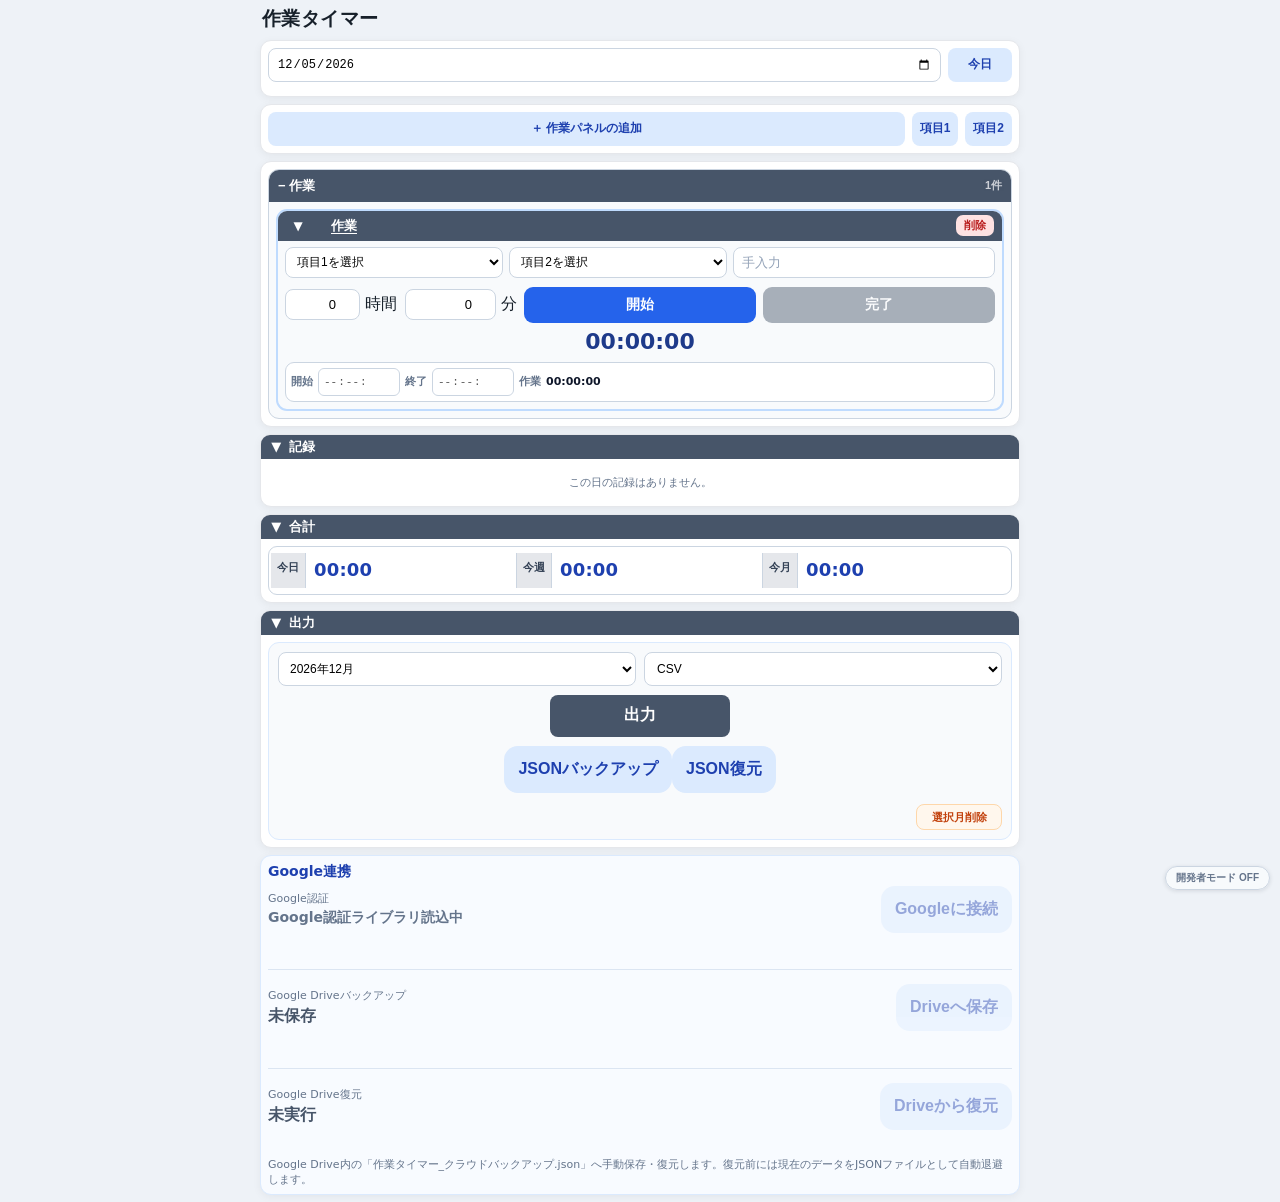
==== commit 53db01e1: "## v40.2 Step7.1.0 - タイマーパネルのプリセット選択を、任意の「時間・分」入力へ変更。 - 時間は0～99、分は0～59の範囲で設定可能。 - 0時間0分の場合は従来どおり通常の経" ====
--- a/index.html
+++ b/index.html
@@ -1,7 +1,7 @@
 <!--
 ==================================================
 作業タイマー
-Version : v40.2 Step7.0.2
+Version : v40.2 Step7.1.0
 Base    : v38.5 step1 actual
 Date    : 2026-07-05
 
@@ -18,7 +18,7 @@
   <meta charset="utf-8" />
   <meta name="viewport" content="width=device-width, initial-scale=1, viewport-fit=cover" />
   <title>作業タイマー</title>
-  <link rel="stylesheet" href="style.css?v=40.2-step7-0-3">
+  <link rel="stylesheet" href="style.css?v=40.2-step7-1-0">
 </head>
 <body>
   <header>
@@ -202,17 +202,17 @@
     </div>
   </dialog>
 
-  <script src="js/version.js?v=40.2-step7-0-3"></script>
-  <script src="js/constants.js?v=40.2-step7-0-3"></script>
-  <script src="js/utils.js?v=40.2-step7-0-3"></script>
-  <script src="js/storage.js?v=40.2-step7-0-3"></script>
-  <script src="js/items.js?v=40.2-step7-0-3"></script>
-  <script src="js/render.js?v=40.2-step7-0-3"></script>
-  <script src="js/timer.js?v=40.2-step7-0-3"></script>
-  <script src="js/panel.js?v=40.2-step7-0-3"></script>
-  <script src="js/logs.js?v=40.2-step7-0-3"></script>
+  <script src="js/version.js?v=40.2-step7-1-0"></script>
+  <script src="js/constants.js?v=40.2-step7-1-0"></script>
+  <script src="js/utils.js?v=40.2-step7-1-0"></script>
+  <script src="js/storage.js?v=40.2-step7-1-0"></script>
+  <script src="js/items.js?v=40.2-step7-1-0"></script>
+  <script src="js/render.js?v=40.2-step7-1-0"></script>
+  <script src="js/timer.js?v=40.2-step7-1-0"></script>
+  <script src="js/panel.js?v=40.2-step7-1-0"></script>
+  <script src="js/logs.js?v=40.2-step7-1-0"></script>
   <script src="https://accounts.google.com/gsi/client" async defer></script>
-  <script src="js/google-auth.js?v=40.2-step7-0-3"></script>
-  <script src="js/google-drive.js?v=40.2-step7-0-3"></script>
-  <script src="js/app.js?v=40.2-step7-0-3"></script>
+  <script src="js/google-auth.js?v=40.2-step7-1-0"></script>
+  <script src="js/google-drive.js?v=40.2-step7-1-0"></script>
+  <script src="js/app.js?v=40.2-step7-1-0"></script>
 </html>
--- a/style.css
+++ b/style.css
@@ -1377,16 +1377,34 @@
 /* v40.0 Step1 timer controls */
 .timer-action-row {
   display: grid;
-  grid-template-columns: minmax(110px, 1fr) auto auto;
+  grid-template-columns: minmax(180px, 1fr) auto auto;
   gap: 8px;
   align-items: center;
 }
-.timer-select {
-  min-width: 110px;
+.timer-duration-inputs {
+  display: grid;
+  grid-template-columns: 1fr 1fr;
+  gap: 8px;
+  min-width: 0;
+}
+.timer-duration-inputs label {
+  display: flex;
+  align-items: center;
+  gap: 5px;
+  min-width: 0;
+  white-space: nowrap;
+}
+.timer-duration-inputs input {
+  width: 100%;
+  min-width: 0;
+  text-align: right;
 }
 @media (max-width: 420px) {
   .timer-action-row {
     grid-template-columns: 1fr 1fr 1fr;
+  }
+  .timer-duration-inputs {
+    grid-column: 1 / -1;
   }
 }
 
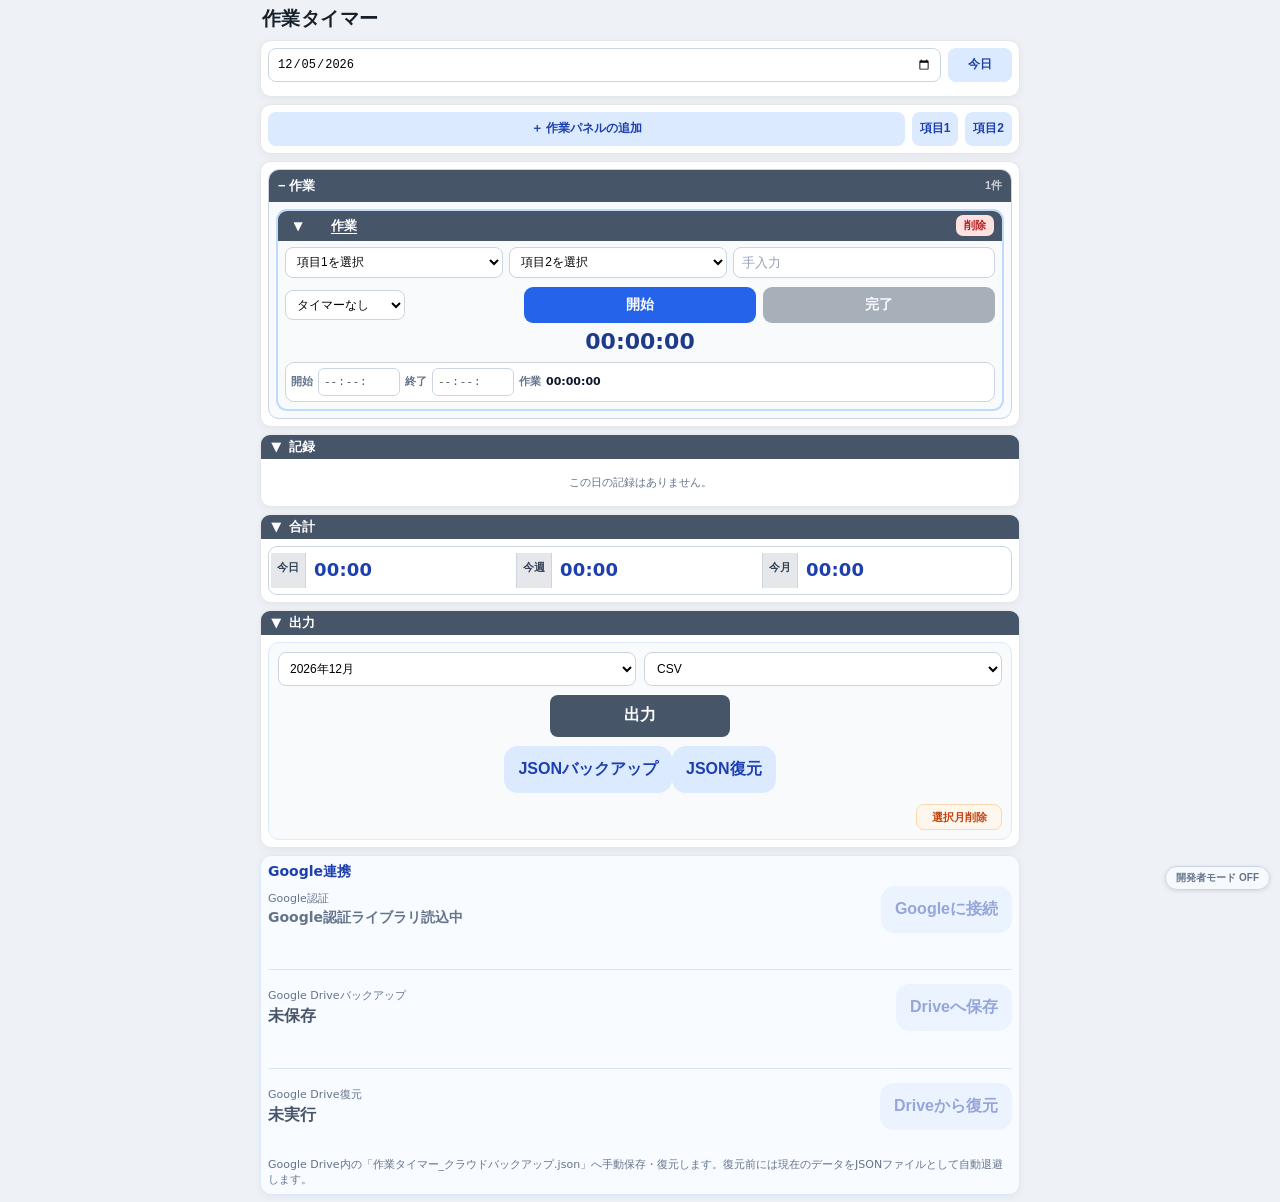
==== commit ba56e80a: "v40.2 Step7.1.1 - タイマー設定をプルダウン方式へ戻し、「任意」を選んだ場合だけ時間・分の入力欄を表示。 - プリセットに45分を追加。 - 従来の1～5分、10分、15分、20分、2" ====
--- a/index.html
+++ b/index.html
@@ -18,7 +18,7 @@
   <meta charset="utf-8" />
   <meta name="viewport" content="width=device-width, initial-scale=1, viewport-fit=cover" />
   <title>作業タイマー</title>
-  <link rel="stylesheet" href="style.css?v=40.2-step7-1-0">
+  <link rel="stylesheet" href="style.css?v=40.2-step7-1-1">
 </head>
 <body>
   <header>
@@ -202,17 +202,17 @@
     </div>
   </dialog>
 
-  <script src="js/version.js?v=40.2-step7-1-0"></script>
-  <script src="js/constants.js?v=40.2-step7-1-0"></script>
-  <script src="js/utils.js?v=40.2-step7-1-0"></script>
-  <script src="js/storage.js?v=40.2-step7-1-0"></script>
-  <script src="js/items.js?v=40.2-step7-1-0"></script>
-  <script src="js/render.js?v=40.2-step7-1-0"></script>
-  <script src="js/timer.js?v=40.2-step7-1-0"></script>
-  <script src="js/panel.js?v=40.2-step7-1-0"></script>
-  <script src="js/logs.js?v=40.2-step7-1-0"></script>
+  <script src="js/version.js?v=40.2-step7-1-1"></script>
+  <script src="js/constants.js?v=40.2-step7-1-1"></script>
+  <script src="js/utils.js?v=40.2-step7-1-1"></script>
+  <script src="js/storage.js?v=40.2-step7-1-1"></script>
+  <script src="js/items.js?v=40.2-step7-1-1"></script>
+  <script src="js/render.js?v=40.2-step7-1-1"></script>
+  <script src="js/timer.js?v=40.2-step7-1-1"></script>
+  <script src="js/panel.js?v=40.2-step7-1-1"></script>
+  <script src="js/logs.js?v=40.2-step7-1-1"></script>
   <script src="https://accounts.google.com/gsi/client" async defer></script>
-  <script src="js/google-auth.js?v=40.2-step7-1-0"></script>
-  <script src="js/google-drive.js?v=40.2-step7-1-0"></script>
-  <script src="js/app.js?v=40.2-step7-1-0"></script>
+  <script src="js/google-auth.js?v=40.2-step7-1-1"></script>
+  <script src="js/google-drive.js?v=40.2-step7-1-1"></script>
+  <script src="js/app.js?v=40.2-step7-1-1"></script>
 </html>
--- a/style.css
+++ b/style.css
@@ -1599,3 +1599,20 @@
 @media (max-width: 640px) {
   .google-drive-row { align-items: flex-start; flex-direction: column; }
 }
+
+
+/* v40.2 Step7.1.1: timer preset + custom input */
+.timer-setting-control {
+  display: grid;
+  grid-template-columns: minmax(120px, 180px) minmax(180px, 1fr);
+  gap: 8px;
+  align-items: center;
+  min-width: 0;
+}
+.timer-setting-control > .timer-select { width: 100%; }
+@media (max-width: 420px) {
+  .timer-setting-control {
+    grid-column: 1 / -1;
+    grid-template-columns: 1fr;
+  }
+}
